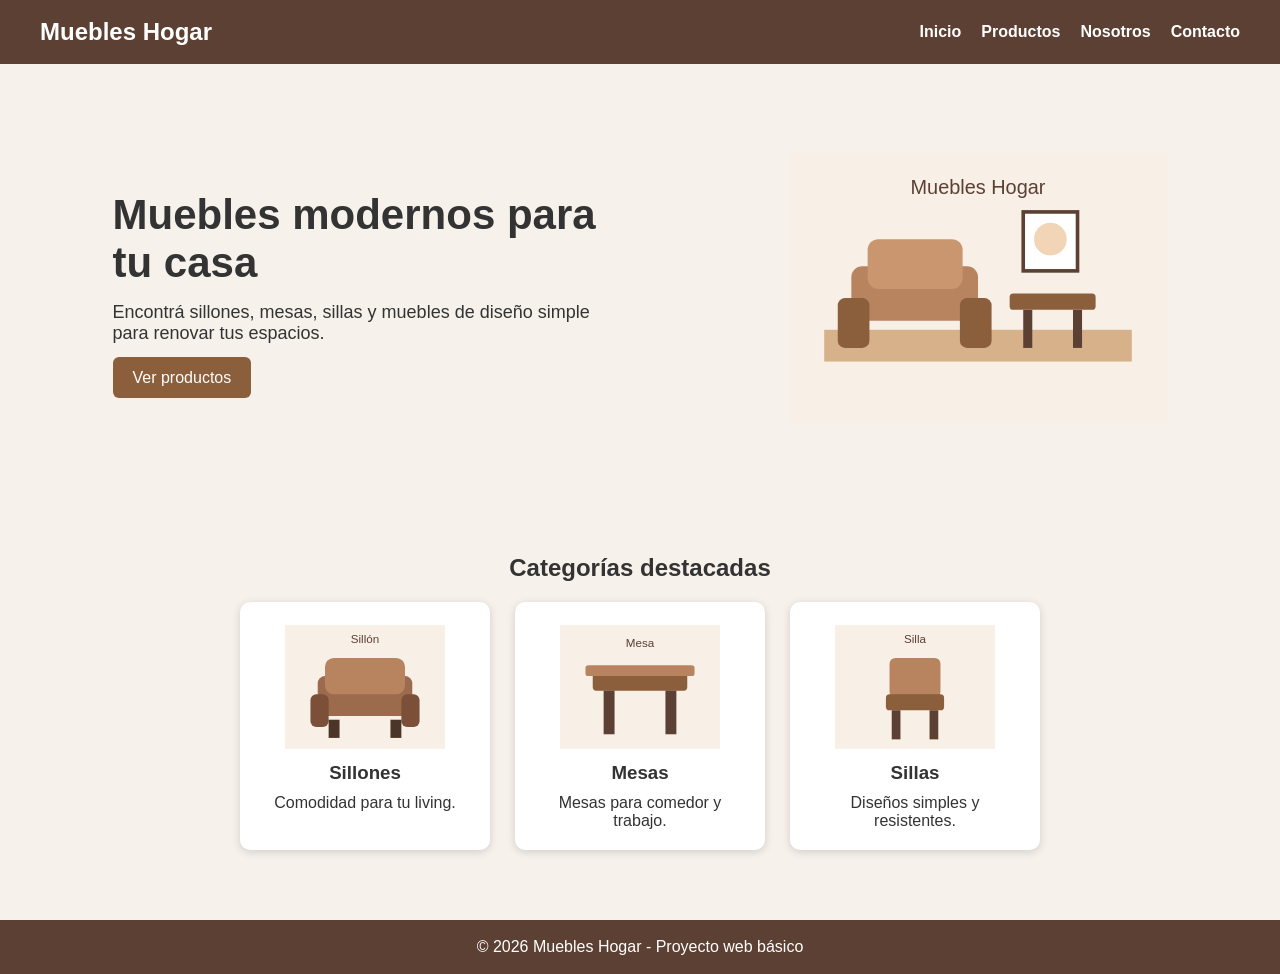
==== index.html @ a61a8807 "subida de archivos" ====
<!DOCTYPE html>
<html lang="es">
<head>
  <meta charset="UTF-8">
  <meta name="viewport" content="width=device-width, initial-scale=1.0">
  <title>Muebles Hogar - Inicio</title>
  <link rel="stylesheet" href="css/styles.css">
</head>
<body>
  <header class="header">
    <div class="logo">Muebles Hogar</div>
    <nav class="nav">
      <a href="index.html">Inicio</a>
      <a href="pages/productos.html">Productos</a>
      <a href="pages/nosotros.html">Nosotros</a>
      <a href="pages/contacto.html">Contacto</a>
    </nav>
  </header>

  <main>
    <section class="hero">
      <div class="hero-texto">
        <h1>Muebles modernos para tu casa</h1>
        <p>Encontrá sillones, mesas, sillas y muebles de diseño simple para renovar tus espacios.</p>
        <a class="boton" href="pages/productos.html">Ver productos</a>
      </div>
      <img src="img/living.svg" alt="Living con muebles modernos">
    </section>

    <section class="seccion">
      <h2>Categorías destacadas</h2>
      <div class="categorias">
        <article class="card">
          <img src="img/sillon.svg" alt="Sillón">
          <h3>Sillones</h3>
          <p>Comodidad para tu living.</p>
        </article>
        <article class="card">
          <img src="img/mesa.svg" alt="Mesa">
          <h3>Mesas</h3>
          <p>Mesas para comedor y trabajo.</p>
        </article>
        <article class="card">
          <img src="img/silla.svg" alt="Silla">
          <h3>Sillas</h3>
          <p>Diseños simples y resistentes.</p>
        </article>
      </div>
    </section>
  </main>

  <footer class="footer">
    <p>© 2026 Muebles Hogar - Proyecto web básico</p>
  </footer>
</body>
</html>
---- css/styles.css ----
* {
  margin: 0;
  padding: 0;
  box-sizing: border-box;
}

body {
  font-family: Arial, sans-serif;
  background-color: #f6f1eb;
  color: #333;
}

.header {
  background-color: #5c4033;
  color: white;
  padding: 18px 40px;
  display: flex;
  justify-content: space-between;
  align-items: center;
}

.logo {
  font-size: 24px;
  font-weight: bold;
}

.nav {
  display: flex;
  gap: 20px;
}

.nav a {
  color: white;
  text-decoration: none;
  font-weight: bold;
}

.nav a:hover {
  color: #ffd7a8;
}

.hero {
  min-height: 450px;
  padding: 40px;
  display: flex;
  align-items: center;
  justify-content: space-around;
  gap: 30px;
}

.hero-texto {
  max-width: 500px;
}

.hero h1 {
  font-size: 42px;
  margin-bottom: 15px;
}

.hero p {
  font-size: 18px;
  margin-bottom: 25px;
}

.hero img,
.nosotros img {
  width: 380px;
  max-width: 100%;
}

.boton,
button {
  background-color: #8b5e3c;
  color: white;
  padding: 12px 20px;
  border: none;
  border-radius: 6px;
  text-decoration: none;
  cursor: pointer;
}

.boton:hover,
button:hover {
  background-color: #5c4033;
}

.seccion {
  padding: 40px;
  text-align: center;
}

.seccion h1,
.seccion h2 {
  margin-bottom: 20px;
}

.texto-centro {
  margin-bottom: 25px;
}

.categorias,
.productos {
  display: flex;
  justify-content: center;
  gap: 25px;
  flex-wrap: wrap;
}

.card,
.producto {
  background-color: white;
  width: 250px;
  padding: 20px;
  border-radius: 10px;
  box-shadow: 0 2px 8px rgba(0, 0, 0, 0.15);
  display: flex;
  flex-direction: column;
  align-items: center;
  gap: 10px;
}

.card img,
.producto img {
  width: 160px;
  height: 130px;
}

.producto strong {
  color: #5c4033;
  font-size: 18px;
}

.nosotros {
  display: flex;
  justify-content: center;
  align-items: center;
  gap: 40px;
  text-align: left;
}

.nosotros div {
  max-width: 520px;
}

.nosotros p {
  margin-bottom: 15px;
  line-height: 1.5;
}

.contacto {
  min-height: 450px;
}

.formulario {
  background-color: white;
  max-width: 450px;
  margin: auto;
  padding: 25px;
  border-radius: 10px;
  display: flex;
  flex-direction: column;
  gap: 12px;
  text-align: left;
}

.formulario input,
.formulario textarea {
  padding: 10px;
  border: 1px solid #bbb;
  border-radius: 5px;
  font-size: 15px;
}

.formulario textarea {
  height: 120px;
  resize: none;
}

.footer {
  background-color: #5c4033;
  color: white;
  text-align: center;
  padding: 18px;
  margin-top: 30px;
}

@media (max-width: 768px) {
  .header {
    flex-direction: column;
    gap: 15px;
  }

  .nav {
    flex-direction: column;
    align-items: center;
    gap: 10px;
  }

  .hero,
  .nosotros {
    flex-direction: column;
    text-align: center;
    padding: 25px;
  }

  .hero h1 {
    font-size: 32px;
  }

  .card,
  .producto {
    width: 90%;
  }
}
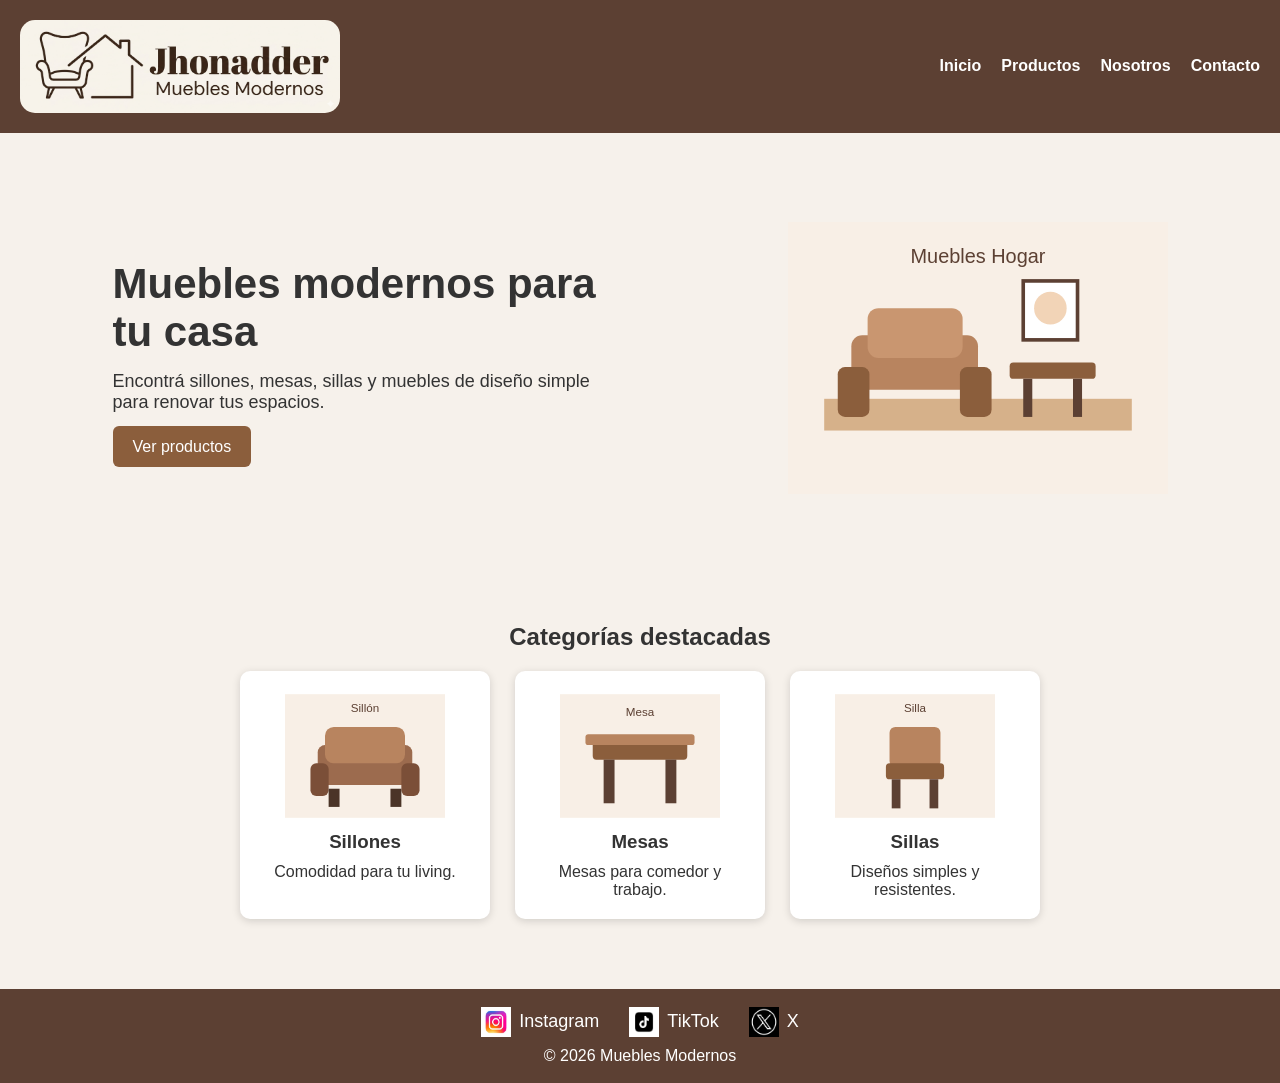
==== commit a1836fd3: "ajuste index header footer-add imagen - add css" ====
--- a/index.html
+++ b/index.html
@@ -1,56 +1,89 @@
-<!DOCTYPE html>
+<!doctype html>
 <html lang="es">
-<head>
-  <meta charset="UTF-8">
-  <meta name="viewport" content="width=device-width, initial-scale=1.0">
-  <title>Muebles Hogar - Inicio</title>
-  <link rel="stylesheet" href="css/styles.css">
-</head>
-<body>
-  <header class="header">
-    <div class="logo">Muebles Hogar</div>
-    <nav class="nav">
-      <a href="index.html">Inicio</a>
-      <a href="pages/productos.html">Productos</a>
-      <a href="pages/nosotros.html">Nosotros</a>
-      <a href="pages/contacto.html">Contacto</a>
-    </nav>
-  </header>
+  <head>
+    <meta charset="UTF-8" />
+    <meta name="viewport" content="width=device-width, initial-scale=1.0" />
+    <title>Muebles Hogar - Inicio</title>
+    <link rel="stylesheet" href="css/styles.css" />
+  </head>
+  <body>
+    <header class="header">
+      <div class="logo-container">
+        <img
+          src="img/logo.png"
+          alt="Jhonadder Muebles Modernos"
+          class="logo-img"
+        />
+      </div>
 
-  <main>
-    <section class="hero">
-      <div class="hero-texto">
-        <h1>Muebles modernos para tu casa</h1>
-        <p>Encontrá sillones, mesas, sillas y muebles de diseño simple para renovar tus espacios.</p>
-        <a class="boton" href="pages/productos.html">Ver productos</a>
-      </div>
-      <img src="img/living.svg" alt="Living con muebles modernos">
-    </section>
+      <nav class="nav">
+        <a href="index.html">Inicio</a>
+        <a href="pages/productos.html">Productos</a>
+        <a href="pages/nosotros.html">Nosotros</a>
+        <a href="pages/contacto.html">Contacto</a>
+      </nav>
+    </header>
 
-    <section class="seccion">
-      <h2>Categorías destacadas</h2>
-      <div class="categorias">
-        <article class="card">
-          <img src="img/sillon.svg" alt="Sillón">
-          <h3>Sillones</h3>
-          <p>Comodidad para tu living.</p>
-        </article>
-        <article class="card">
-          <img src="img/mesa.svg" alt="Mesa">
-          <h3>Mesas</h3>
-          <p>Mesas para comedor y trabajo.</p>
-        </article>
-        <article class="card">
-          <img src="img/silla.svg" alt="Silla">
-          <h3>Sillas</h3>
-          <p>Diseños simples y resistentes.</p>
-        </article>
-      </div>
-    </section>
-  </main>
+    <main>
+      <section class="hero">
+        <div class="hero-texto">
+          <h1>Muebles modernos para tu casa</h1>
+          <p>
+            Encontrá sillones, mesas, sillas y muebles de diseño simple para
+            renovar tus espacios.
+          </p>
+          <a class="boton" href="pages/productos.html">Ver productos</a>
+        </div>
+        <img src="img/living.svg" alt="Living con muebles modernos" />
+      </section>
 
-  <footer class="footer">
-    <p>© 2026 Muebles Hogar - Proyecto web básico</p>
-  </footer>
-</body>
+      <section class="seccion">
+        <h2>Categorías destacadas</h2>
+        <div class="categorias">
+          <article class="card">
+            <img src="img/sillon.svg" alt="Sillón" />
+            <h3>Sillones</h3>
+            <p>Comodidad para tu living.</p>
+          </article>
+          <article class="card">
+            <img src="img/mesa.svg" alt="Mesa" />
+            <h3>Mesas</h3>
+            <p>Mesas para comedor y trabajo.</p>
+          </article>
+          <article class="card">
+            <img src="img/silla.svg" alt="Silla" />
+            <h3>Sillas</h3>
+            <p>Diseños simples y resistentes.</p>
+          </article>
+        </div>
+      </section>
+    </main>
+
+    <footer class="footer">
+      <nav class="social-nav">
+        <ul>
+          <li>
+            <img src="img/instagram.png" alt="Instagram" />
+            Instagram
+          </li>
+        </ul>
+
+        <ul>
+          <li>
+            <img src="img/tiktok.png" alt="TikTok" />
+            TikTok
+          </li>
+        </ul>
+
+        <ul>
+          <li>
+            <img src="img/x.png" alt="X" />
+            X
+          </li>
+        </ul>
+      </nav>
+
+      <p>© 2026 Muebles Modernos</p>
+    </footer>
+  </body>
 </html>
--- a/css/styles.css
+++ b/css/styles.css
@@ -11,18 +11,18 @@
 }
 
 .header {
+  display: flex;
+  justify-content: space-between;
+  align-items: center;
+  padding: 20px;
   background-color: #5c4033;
-  color: white;
-  padding: 18px 40px;
-  display: flex;
-  justify-content: space-between;
-  align-items: center;
-}
-
-.logo {
+  flex-wrap: wrap;
+}
+
+/* .logo {
   font-size: 24px;
   font-weight: bold;
-}
+} */
 
 .nav {
   display: flex;
@@ -212,3 +212,40 @@
     width: 90%;
   }
 }
+
+.logo-container {
+  display: flex;
+  align-items: center;
+}
+
+.logo-img {
+  width: 320px;
+  max-width: 100%;
+  height: auto;
+  border-radius: 15px;
+}
+
+.social-nav {
+  display: flex;
+  justify-content: center;
+  gap: 30px;
+  margin-bottom: 10px;
+  flex-wrap: wrap;
+}
+
+.social-nav ul {
+  list-style: none;
+  padding: 0;
+}
+
+.social-nav li {
+  display: flex;
+  align-items: center;
+  gap: 8px;
+  font-size: 18px;
+}
+
+.social-nav img {
+  width: 30px;
+  height: 30px;
+}
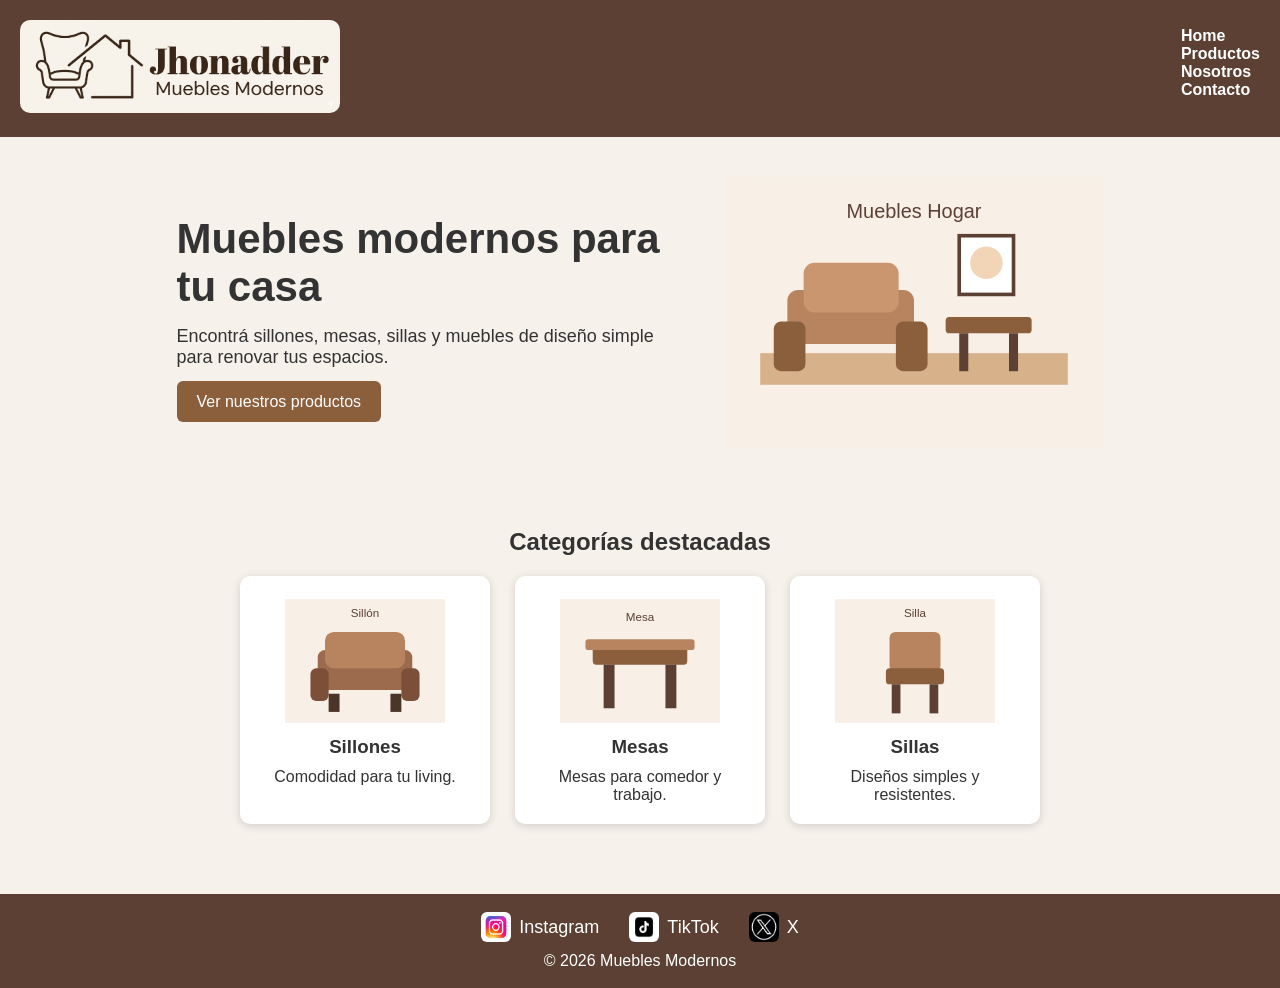
==== commit 87170473: "modificaciones pages" ====
--- a/index.html
+++ b/index.html
@@ -9,30 +9,36 @@
   <body>
     <header class="header">
       <div class="logo-container">
-        <img
-          src="img/logo.png"
-          alt="Jhonadder Muebles Modernos"
-          class="logo-img"
-        />
+        <a href="index.html">
+          <img
+            src="img/logo.png"
+            alt="Jhonadder Muebles Modernos"
+            class="logo-img"
+          />
+        </a>
       </div>
 
       <nav class="nav">
-        <a href="index.html">Inicio</a>
-        <a href="pages/productos.html">Productos</a>
-        <a href="pages/nosotros.html">Nosotros</a>
-        <a href="pages/contacto.html">Contacto</a>
+        <ul>
+          <li><a href="index.html">Home</a></li>
+          <li><a href="pages/productos.html">Productos</a></li>
+          <li><a href="pages/nosotros.html">Nosotros</a></li>
+          <li><a href="pages/contacto.html">Contacto</a></li>
+        </ul>
       </nav>
     </header>
 
     <main>
-      <section class="hero">
-        <div class="hero-texto">
+      <section class="principal">
+        <div class="principal-texto">
           <h1>Muebles modernos para tu casa</h1>
           <p>
             Encontrá sillones, mesas, sillas y muebles de diseño simple para
             renovar tus espacios.
           </p>
-          <a class="boton" href="pages/productos.html">Ver productos</a>
+          <a class="boton" href="pages/productos.html"
+            >Ver nuestros productos</a
+          >
         </div>
         <img src="img/living.svg" alt="Living con muebles modernos" />
       </section>
@@ -63,21 +69,21 @@
       <nav class="social-nav">
         <ul>
           <li>
-            <img src="img/instagram.png" alt="Instagram" />
+            <img src="img/instagram.png" alt="logo-Instagram" />
             Instagram
           </li>
         </ul>
 
         <ul>
           <li>
-            <img src="img/tiktok.png" alt="TikTok" />
+            <img src="img/tiktok.png" alt="logo-TikTok" />
             TikTok
           </li>
         </ul>
 
         <ul>
           <li>
-            <img src="img/x.png" alt="X" />
+            <img src="img/x.png" alt="logo-X" />
             X
           </li>
         </ul>
--- a/css/styles.css
+++ b/css/styles.css
@@ -27,8 +27,21 @@
 .nav {
   display: flex;
   gap: 20px;
-}
-
+  justify-content: center;
+  margin-bottom: 10px;
+  flex-wrap: wrap;
+  text-decoration: none;
+}
+.nav ul {
+  list-style: none;
+  padding: 0;
+}
+/* .nav li {
+  display: flex;
+  align-items: center;
+  gap: 8px;
+  font-size: 18px;
+} */
 .nav a {
   color: white;
   text-decoration: none;
@@ -39,8 +52,9 @@
   color: #ffd7a8;
 }
 
-.hero {
-  min-height: 450px;
+.principal {
+  width: 80%;
+  margin: auto;
   padding: 40px;
   display: flex;
   align-items: center;
@@ -48,21 +62,21 @@
   gap: 30px;
 }
 
-.hero-texto {
+.principal-texto {
   max-width: 500px;
 }
 
-.hero h1 {
+.principal h1 {
   font-size: 42px;
   margin-bottom: 15px;
 }
 
-.hero p {
+.principal p {
   font-size: 18px;
   margin-bottom: 25px;
 }
 
-.hero img,
+.principal img,
 .nosotros img {
   width: 380px;
   max-width: 100%;
@@ -196,14 +210,14 @@
     gap: 10px;
   }
 
-  .hero,
+  .principal,
   .nosotros {
     flex-direction: column;
     text-align: center;
     padding: 25px;
   }
 
-  .hero h1 {
+  .principal h1 {
     font-size: 32px;
   }
 
@@ -222,7 +236,7 @@
   width: 320px;
   max-width: 100%;
   height: auto;
-  border-radius: 15px;
+  border-radius: 10px;
 }
 
 .social-nav {
@@ -248,4 +262,5 @@
 .social-nav img {
   width: 30px;
   height: 30px;
-}
+  border-radius: 6px;
+}
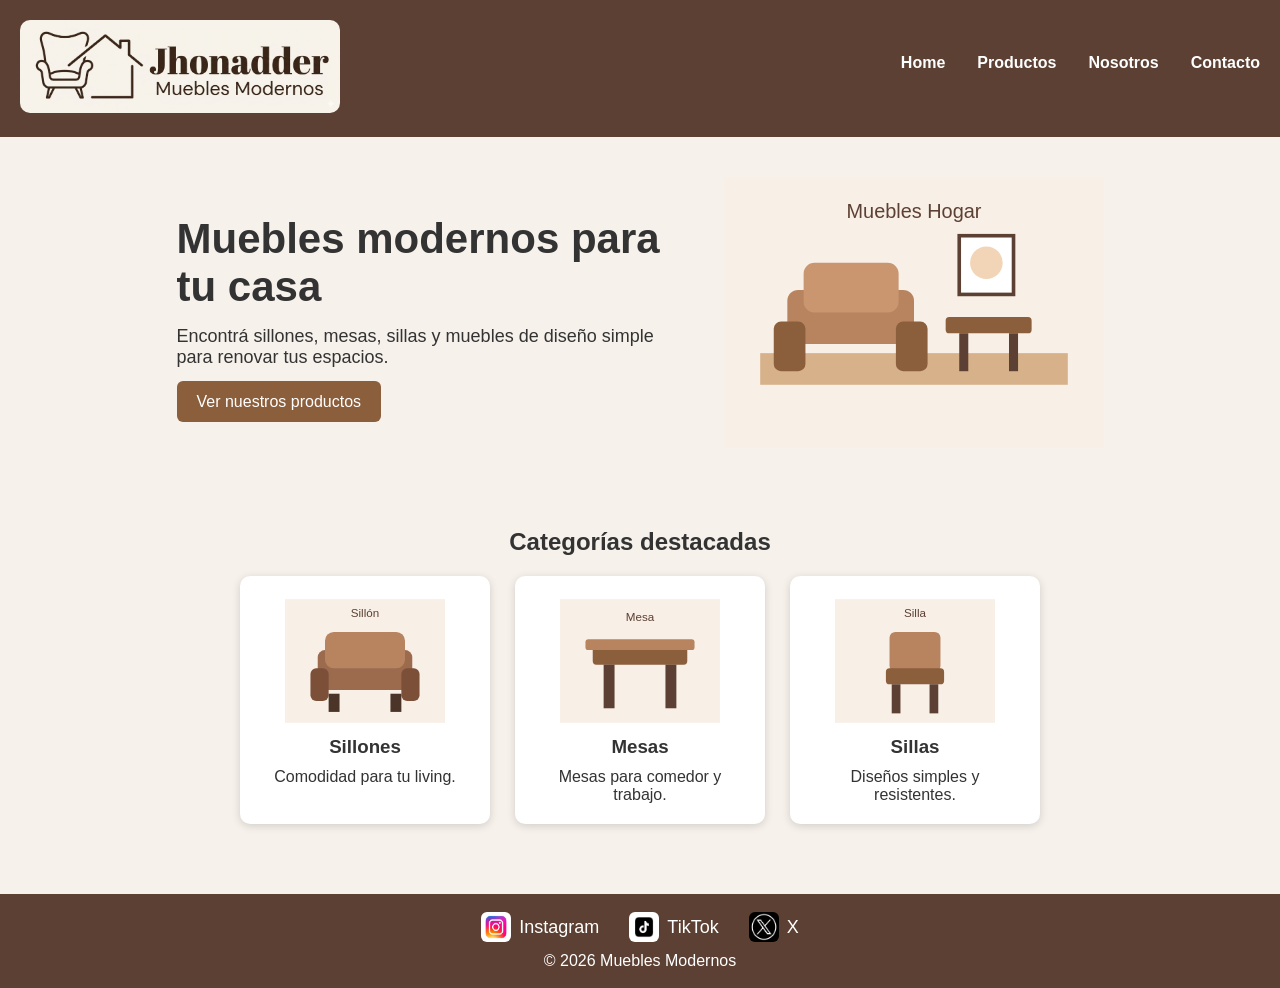
==== commit 3585f290: "agrego icono favicon" ====
--- a/index.html
+++ b/index.html
@@ -4,6 +4,7 @@
     <meta charset="UTF-8" />
     <meta name="viewport" content="width=device-width, initial-scale=1.0" />
     <title>Muebles Hogar - Inicio</title>
+    <link rel="icon" type="image/png" href="img/icono.png" />
     <link rel="stylesheet" href="css/styles.css" />
   </head>
   <body>
--- a/css/styles.css
+++ b/css/styles.css
@@ -35,6 +35,8 @@
 .nav ul {
   list-style: none;
   padding: 0;
+  display: flex;
+  gap: 2rem;
 }
 /* .nav li {
   display: flex;
